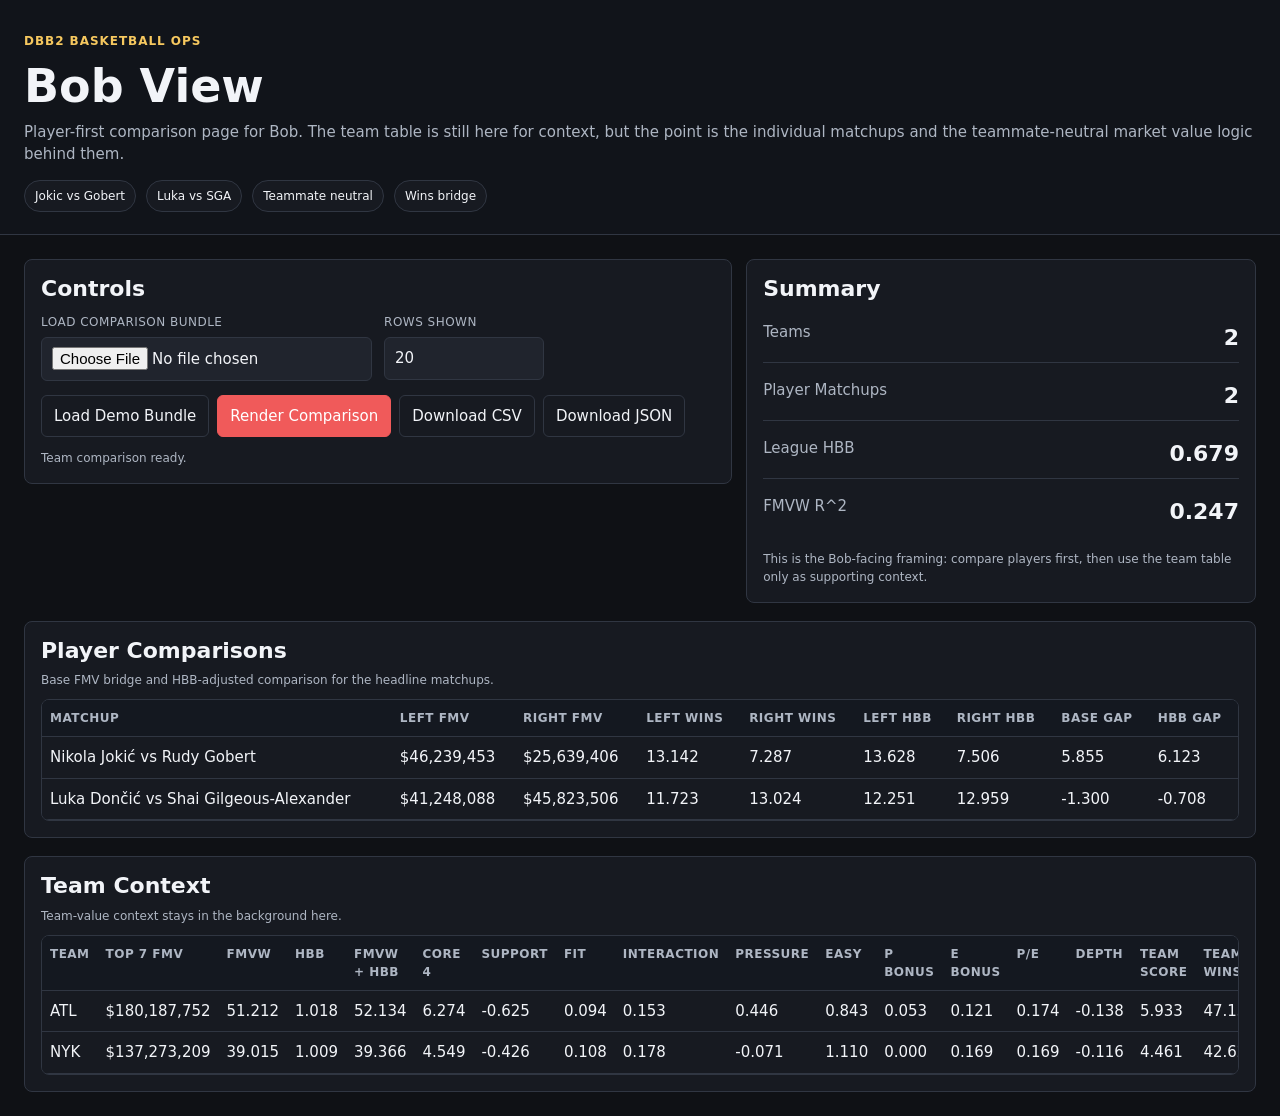
==== bob/index.html @ e4f69737 "Add RFP Hawks Heat study pages" ====
<!doctype html>
<html lang="en">
  <head>
    <meta charset="utf-8" />
    <meta name="viewport" content="width=device-width, initial-scale=1" />
    <title>RFP Hawks Heat Study - Bob View</title>
    <link rel="stylesheet" href="../style.css" />
  </head>
  <body data-app="team">
    <header>
      <div class="wrap">
        <div class="eyebrow">DBB2 Basketball Ops</div>
        <h1>Bob View</h1>
        <p>Player-first comparison page for Bob. The team table is still here for context, but the point is the individual matchups and the teammate-neutral market value logic behind them.</p>
        <div class="subline">
          <span class="chip">Jokic vs Gobert</span>
          <span class="chip">Luka vs SGA</span>
          <span class="chip">Teammate neutral</span>
          <span class="chip">Wins bridge</span>
        </div>
      </div>
    </header>

    <main data-app-root data-sample="../data/basketball_ops_comparison_summary.json">
      <div class="split">
        <section class="card">
          <h2>Controls</h2>
          <div class="controls">
            <div class="field span-6">
              <label>Load comparison bundle</label>
              <input data-file-input type="file" accept=".json" />
            </div>
            <div class="field span-3">
              <label>Rows shown</label>
              <input data-view-limit type="number" min="5" step="5" value="20" />
            </div>
          </div>
          <div class="toolbar" style="margin-top: 14px;">
            <button class="ghost" data-load-demo>Load Demo Bundle</button>
            <button class="primary" data-run>Render Comparison</button>
            <button data-download-csv disabled>Download CSV</button>
            <button data-download-json disabled>Download JSON</button>
          </div>
          <p class="small muted" data-status style="margin-top: 12px;">Waiting for comparison bundle.</p>
        </section>

        <aside class="card">
          <h2>Summary</h2>
          <div data-summary class="list"></div>
          <p class="small muted" style="margin-top: 14px;">This is the Bob-facing framing: compare players first, then use the team table only as supporting context.</p>
        </aside>
      </div>

      <section class="section card">
        <div class="table-actions">
          <div>
            <h2 style="margin-bottom: 4px;">Player Comparisons</h2>
            <p class="small muted">Base FMV bridge and HBB-adjusted comparison for the headline matchups.</p>
          </div>
        </div>
        <div class="table-wrap">
          <div data-player-table></div>
        </div>
      </section>

      <section class="section card">
        <div class="table-actions">
          <div>
            <h2 style="margin-bottom: 4px;">Team Context</h2>
            <p class="small muted">Team-value context stays in the background here.</p>
          </div>
        </div>
        <div class="table-wrap">
          <div data-team-table></div>
        </div>
      </section>
    </main>

    <script src="../app.js"></script>
  </body>
</html>
---- style.css ----
:root {
  --bg: #0f1115;
  --panel: #171a21;
  --panel-2: #20242d;
  --text: #f2f4f8;
  --muted: #aeb6c3;
  --line: #303642;
  --accent: #f05a5a;
  --accent-2: #f6c85f;
  --green: #65d08a;
  --blue: #77a8ff;
}

* { box-sizing: border-box; }

html, body { margin: 0; min-height: 100%; }

body {
  background: var(--bg);
  color: var(--text);
  font: 15px/1.5 Inter, ui-sans-serif, system-ui, -apple-system, BlinkMacSystemFont, "Segoe UI", sans-serif;
}

a { color: var(--accent-2); text-decoration: none; }
a:hover { text-decoration: underline; }

header {
  padding: 32px 24px 22px;
  border-bottom: 1px solid var(--line);
  background: #11141a;
}

main {
  max-width: 1280px;
  margin: 0 auto;
  padding: 24px;
}

.wrap { max-width: 1280px; margin: 0 auto; }

h1, h2, h3 { margin: 0; line-height: 1.15; letter-spacing: 0; }
h1 { font-size: clamp(28px, 4vw, 46px); }
h2 { font-size: 22px; margin-bottom: 12px; }
h3 { font-size: 16px; margin-bottom: 8px; }
p { margin: 8px 0 0; color: var(--muted); }

.eyebrow {
  color: var(--accent-2);
  font-size: 12px;
  font-weight: 700;
  letter-spacing: .08em;
  text-transform: uppercase;
  margin-bottom: 10px;
}

.subline {
  display: flex;
  flex-wrap: wrap;
  gap: 10px;
  margin-top: 14px;
}

.chip {
  display: inline-flex;
  align-items: center;
  gap: 8px;
  border: 1px solid var(--line);
  background: var(--panel);
  color: var(--text);
  border-radius: 999px;
  padding: 6px 10px;
  font-size: 12px;
}

.grid {
  display: grid;
  grid-template-columns: repeat(12, minmax(0, 1fr));
  gap: 14px;
}

.card {
  background: var(--panel);
  border: 1px solid var(--line);
  border-radius: 8px;
  padding: 16px;
}

.span-3 { grid-column: span 3; }
.span-4 { grid-column: span 4; }
.span-5 { grid-column: span 5; }
.span-6 { grid-column: span 6; }
.span-7 { grid-column: span 7; }
.span-8 { grid-column: span 8; }
.span-9 { grid-column: span 9; }
.span-12 { grid-column: span 12; }

.controls {
  display: grid;
  grid-template-columns: repeat(12, minmax(0, 1fr));
  gap: 12px;
}

.field {
  display: flex;
  flex-direction: column;
  gap: 6px;
}

.field label {
  font-size: 12px;
  color: var(--muted);
  letter-spacing: .04em;
  text-transform: uppercase;
}

input, select, textarea, button {
  font: inherit;
}

input[type="text"],
input[type="number"],
input[type="file"],
select,
textarea {
  width: 100%;
  color: var(--text);
  background: var(--panel-2);
  border: 1px solid var(--line);
  border-radius: 6px;
  padding: 9px 10px;
}

input[type="range"] {
  width: 100%;
}

button {
  border: 1px solid var(--line);
  background: var(--panel);
  color: var(--text);
  border-radius: 6px;
  padding: 9px 12px;
  cursor: pointer;
}

button.primary {
  background: var(--accent);
  border-color: var(--accent);
  color: white;
}

button.ghost {
  background: transparent;
}

button:disabled {
  opacity: .5;
  cursor: not-allowed;
}

.toolbar {
  display: flex;
  flex-wrap: wrap;
  gap: 8px;
}

.metric {
  display: flex;
  justify-content: space-between;
  gap: 12px;
  padding: 8px 0;
  border-bottom: 1px solid var(--line);
}

.metric:last-child { border-bottom: 0; }
.metric strong { font-size: 22px; color: var(--text); }
.muted { color: var(--muted); }
.small { font-size: 12px; }

.notice {
  border-left: 3px solid var(--accent-2);
  padding-left: 12px;
  color: var(--muted);
}

.table-wrap {
  overflow: auto;
  max-height: 680px;
  border: 1px solid var(--line);
  border-radius: 8px;
}

table {
  width: 100%;
  border-collapse: collapse;
  background: var(--panel);
}

th, td {
  text-align: left;
  border-bottom: 1px solid var(--line);
  padding: 9px 8px;
  vertical-align: top;
}

th {
  color: var(--muted);
  font-size: 12px;
  text-transform: uppercase;
  letter-spacing: .04em;
  background: #141820;
  position: sticky;
  top: 0;
}

.tag {
  display: inline-block;
  padding: 3px 7px;
  margin: 2px 3px 2px 0;
  border-radius: 999px;
  background: var(--panel-2);
  color: var(--text);
  border: 1px solid var(--line);
  font-size: 12px;
  white-space: nowrap;
}

.tag.good { color: var(--green); }
.tag.warn { color: var(--accent-2); }
.tag.blue { color: var(--blue); }

.bar {
  height: 8px;
  background: #252b35;
  border-radius: 999px;
  overflow: hidden;
  margin-top: 4px;
}

.bar > span {
  display: block;
  height: 100%;
  background: linear-gradient(90deg, var(--accent), var(--accent-2));
}

.split {
  display: grid;
  grid-template-columns: 1.25fr .9fr;
  gap: 14px;
  align-items: start;
}

.hidden { display: none; }

.section {
  margin-top: 18px;
}

.table-actions {
  display: flex;
  flex-wrap: wrap;
  gap: 8px;
  align-items: center;
  justify-content: space-between;
  margin-bottom: 10px;
}

.list {
  display: grid;
  gap: 8px;
}

@media (max-width: 920px) {
  .span-3, .span-4, .span-5, .span-6, .span-7, .span-8, .span-9 { grid-column: span 12; }
  .split { grid-template-columns: 1fr; }
  main { padding: 16px; }
  header { padding: 28px 16px 18px; }
}
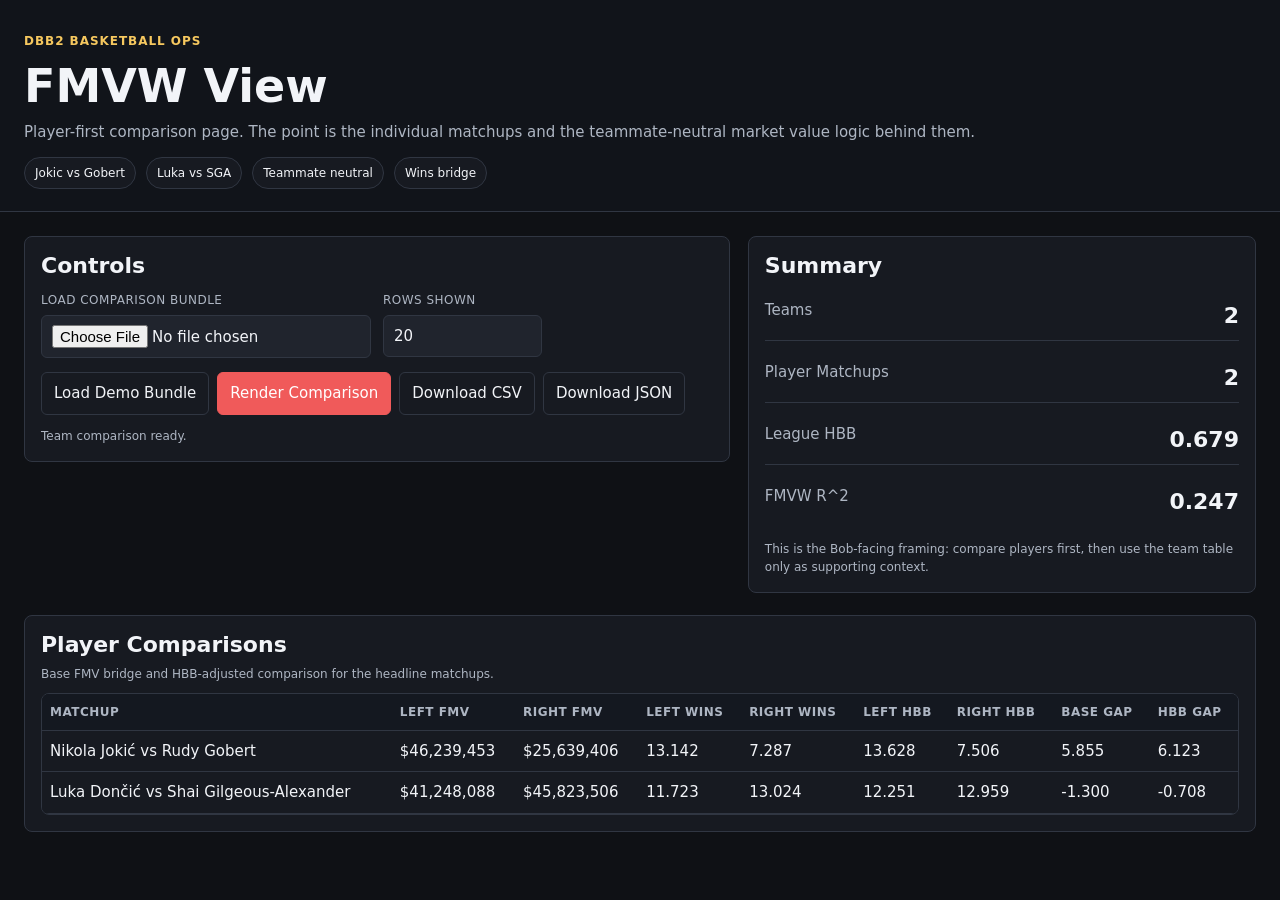
==== commit 23cb43b7: "Trim to FMVW player view" ====
--- a/bob/index.html
+++ b/bob/index.html
@@ -3,15 +3,15 @@
   <head>
     <meta charset="utf-8" />
     <meta name="viewport" content="width=device-width, initial-scale=1" />
-    <title>RFP Hawks Heat Study - Bob View</title>
+    <title>Fair Market Value Methodology - FMVW View</title>
     <link rel="stylesheet" href="../style.css" />
   </head>
   <body data-app="team">
     <header>
       <div class="wrap">
         <div class="eyebrow">DBB2 Basketball Ops</div>
-        <h1>Bob View</h1>
-        <p>Player-first comparison page for Bob. The team table is still here for context, but the point is the individual matchups and the teammate-neutral market value logic behind them.</p>
+        <h1>FMVW View</h1>
+        <p>Player-first comparison page. The point is the individual matchups and the teammate-neutral market value logic behind them.</p>
         <div class="subline">
           <span class="chip">Jokic vs Gobert</span>
           <span class="chip">Luka vs SGA</span>
@@ -62,18 +62,6 @@
           <div data-player-table></div>
         </div>
       </section>
-
-      <section class="section card">
-        <div class="table-actions">
-          <div>
-            <h2 style="margin-bottom: 4px;">Team Context</h2>
-            <p class="small muted">Team-value context stays in the background here.</p>
-          </div>
-        </div>
-        <div class="table-wrap">
-          <div data-team-table></div>
-        </div>
-      </section>
     </main>
 
     <script src="../app.js"></script>
--- a/style.css
+++ b/style.css
@@ -75,7 +75,7 @@
 .grid {
   display: grid;
   grid-template-columns: repeat(12, minmax(0, 1fr));
-  gap: 14px;
+  gap: 18px;
 }
 
 .card {
@@ -246,14 +246,14 @@
 .split {
   display: grid;
   grid-template-columns: 1.25fr .9fr;
-  gap: 14px;
+  gap: 18px;
   align-items: start;
 }
 
 .hidden { display: none; }
 
 .section {
-  margin-top: 18px;
+  margin-top: 22px;
 }
 
 .table-actions {
@@ -267,7 +267,7 @@
 
 .list {
   display: grid;
-  gap: 8px;
+  gap: 12px;
 }
 
 @media (max-width: 920px) {
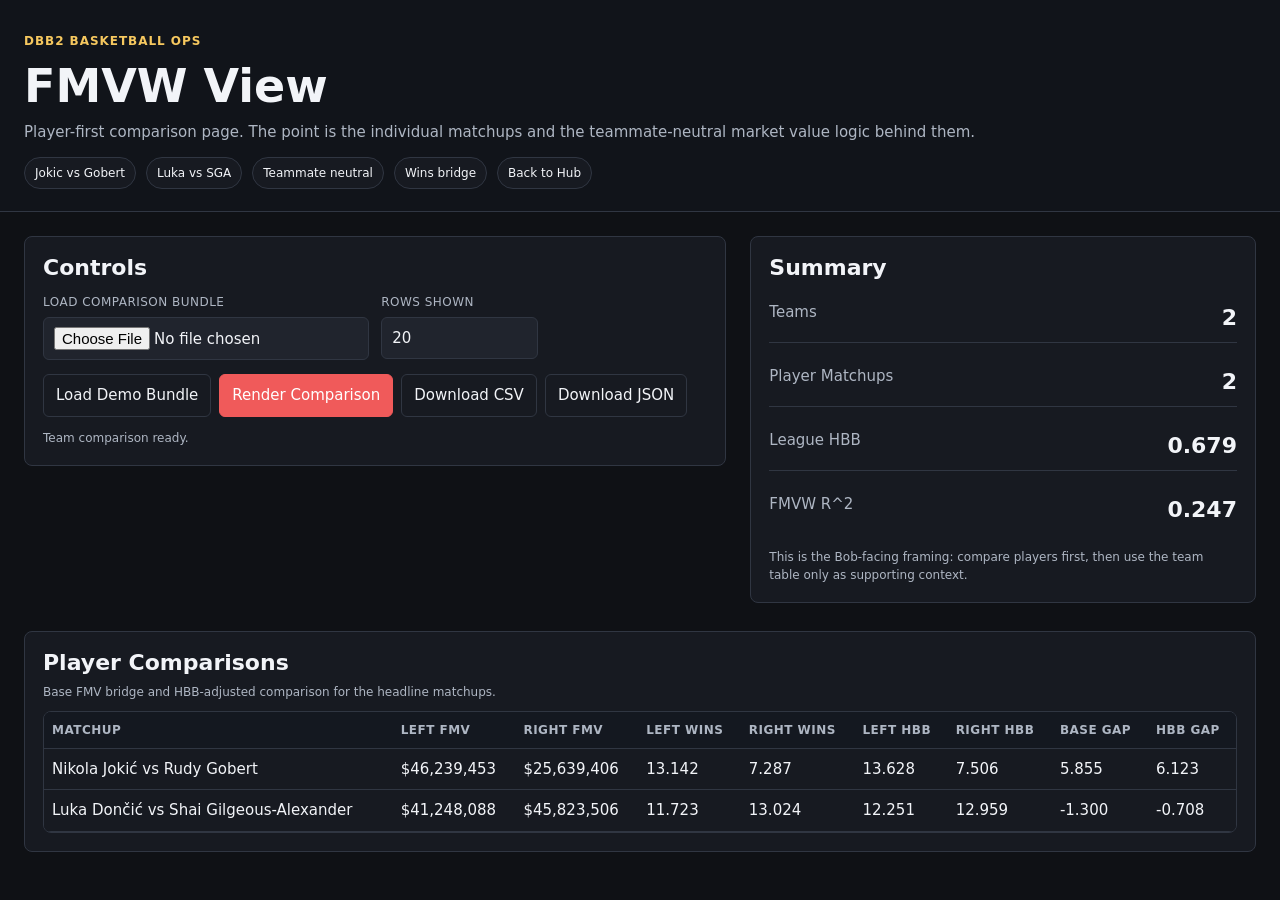
==== commit aed0b501: "Add hub back links" ====
--- a/bob/index.html
+++ b/bob/index.html
@@ -17,6 +17,7 @@
           <span class="chip">Luka vs SGA</span>
           <span class="chip">Teammate neutral</span>
           <span class="chip">Wins bridge</span>
+          <a class="chip" href="../">Back to Hub</a>
         </div>
       </div>
     </header>
--- a/style.css
+++ b/style.css
@@ -75,14 +75,14 @@
 .grid {
   display: grid;
   grid-template-columns: repeat(12, minmax(0, 1fr));
-  gap: 18px;
+  gap: 24px;
 }
 
 .card {
   background: var(--panel);
   border: 1px solid var(--line);
   border-radius: 8px;
-  padding: 16px;
+  padding: 18px;
 }
 
 .span-3 { grid-column: span 3; }
@@ -246,14 +246,14 @@
 .split {
   display: grid;
   grid-template-columns: 1.25fr .9fr;
-  gap: 18px;
+  gap: 24px;
   align-items: start;
 }
 
 .hidden { display: none; }
 
 .section {
-  margin-top: 22px;
+  margin-top: 28px;
 }
 
 .table-actions {
@@ -267,7 +267,7 @@
 
 .list {
   display: grid;
-  gap: 12px;
+  gap: 14px;
 }
 
 @media (max-width: 920px) {
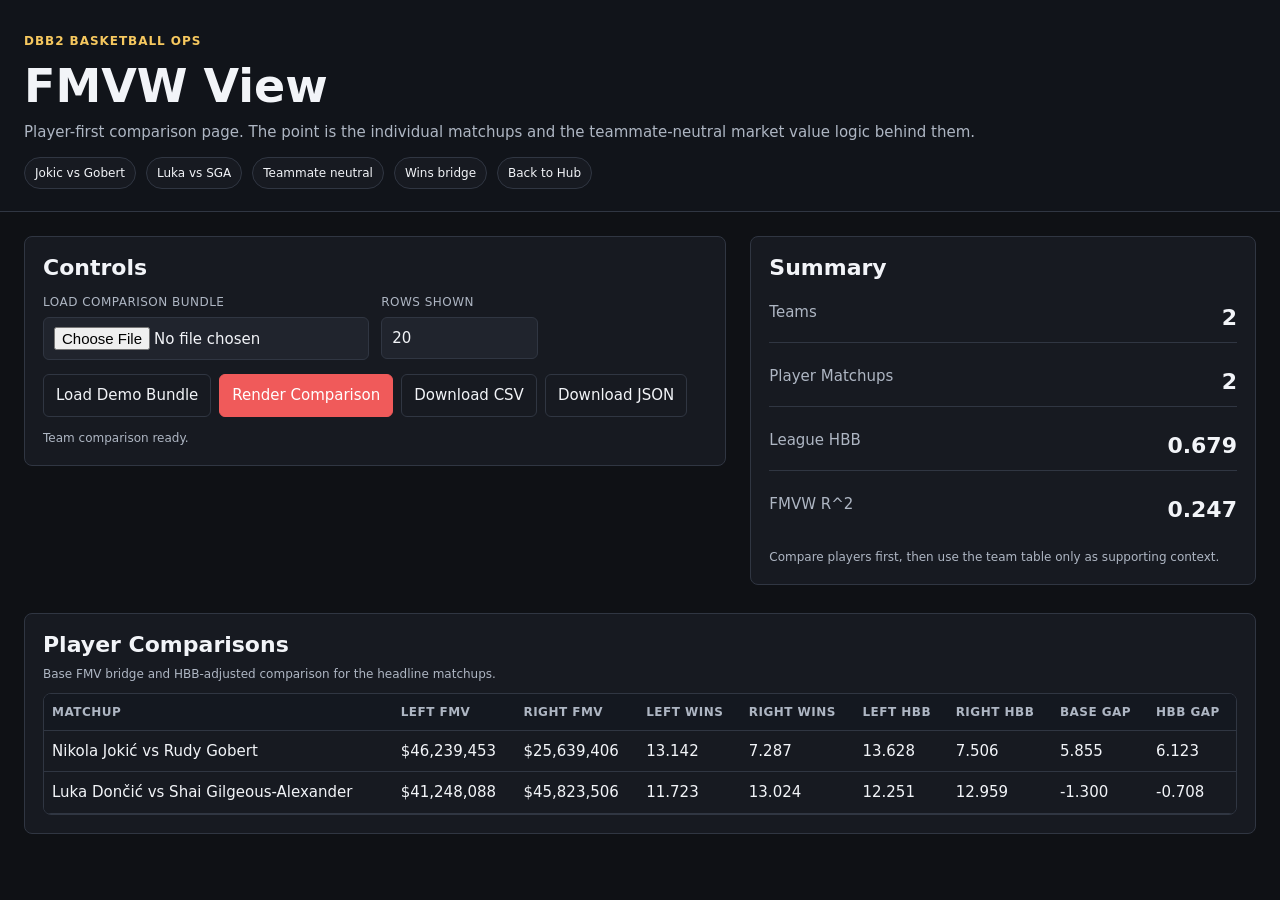
==== commit 46716624: "Remove personal name from copy" ====
--- a/bob/index.html
+++ b/bob/index.html
@@ -48,7 +48,7 @@
         <aside class="card">
           <h2>Summary</h2>
           <div data-summary class="list"></div>
-          <p class="small muted" style="margin-top: 14px;">This is the Bob-facing framing: compare players first, then use the team table only as supporting context.</p>
+          <p class="small muted" style="margin-top: 14px;">Compare players first, then use the team table only as supporting context.</p>
         </aside>
       </div>
 
--- a/style.css
+++ b/style.css
@@ -75,7 +75,12 @@
 .grid {
   display: grid;
   grid-template-columns: repeat(12, minmax(0, 1fr));
-  gap: 24px;
+  gap: 28px;
+  margin-top: 42px;
+}
+
+.grid > a {
+  grid-column: span 6;
 }
 
 .card {
@@ -271,6 +276,7 @@
 }
 
 @media (max-width: 920px) {
+  .grid > a { grid-column: span 12; }
   .span-3, .span-4, .span-5, .span-6, .span-7, .span-8, .span-9 { grid-column: span 12; }
   .split { grid-template-columns: 1fr; }
   main { padding: 16px; }
